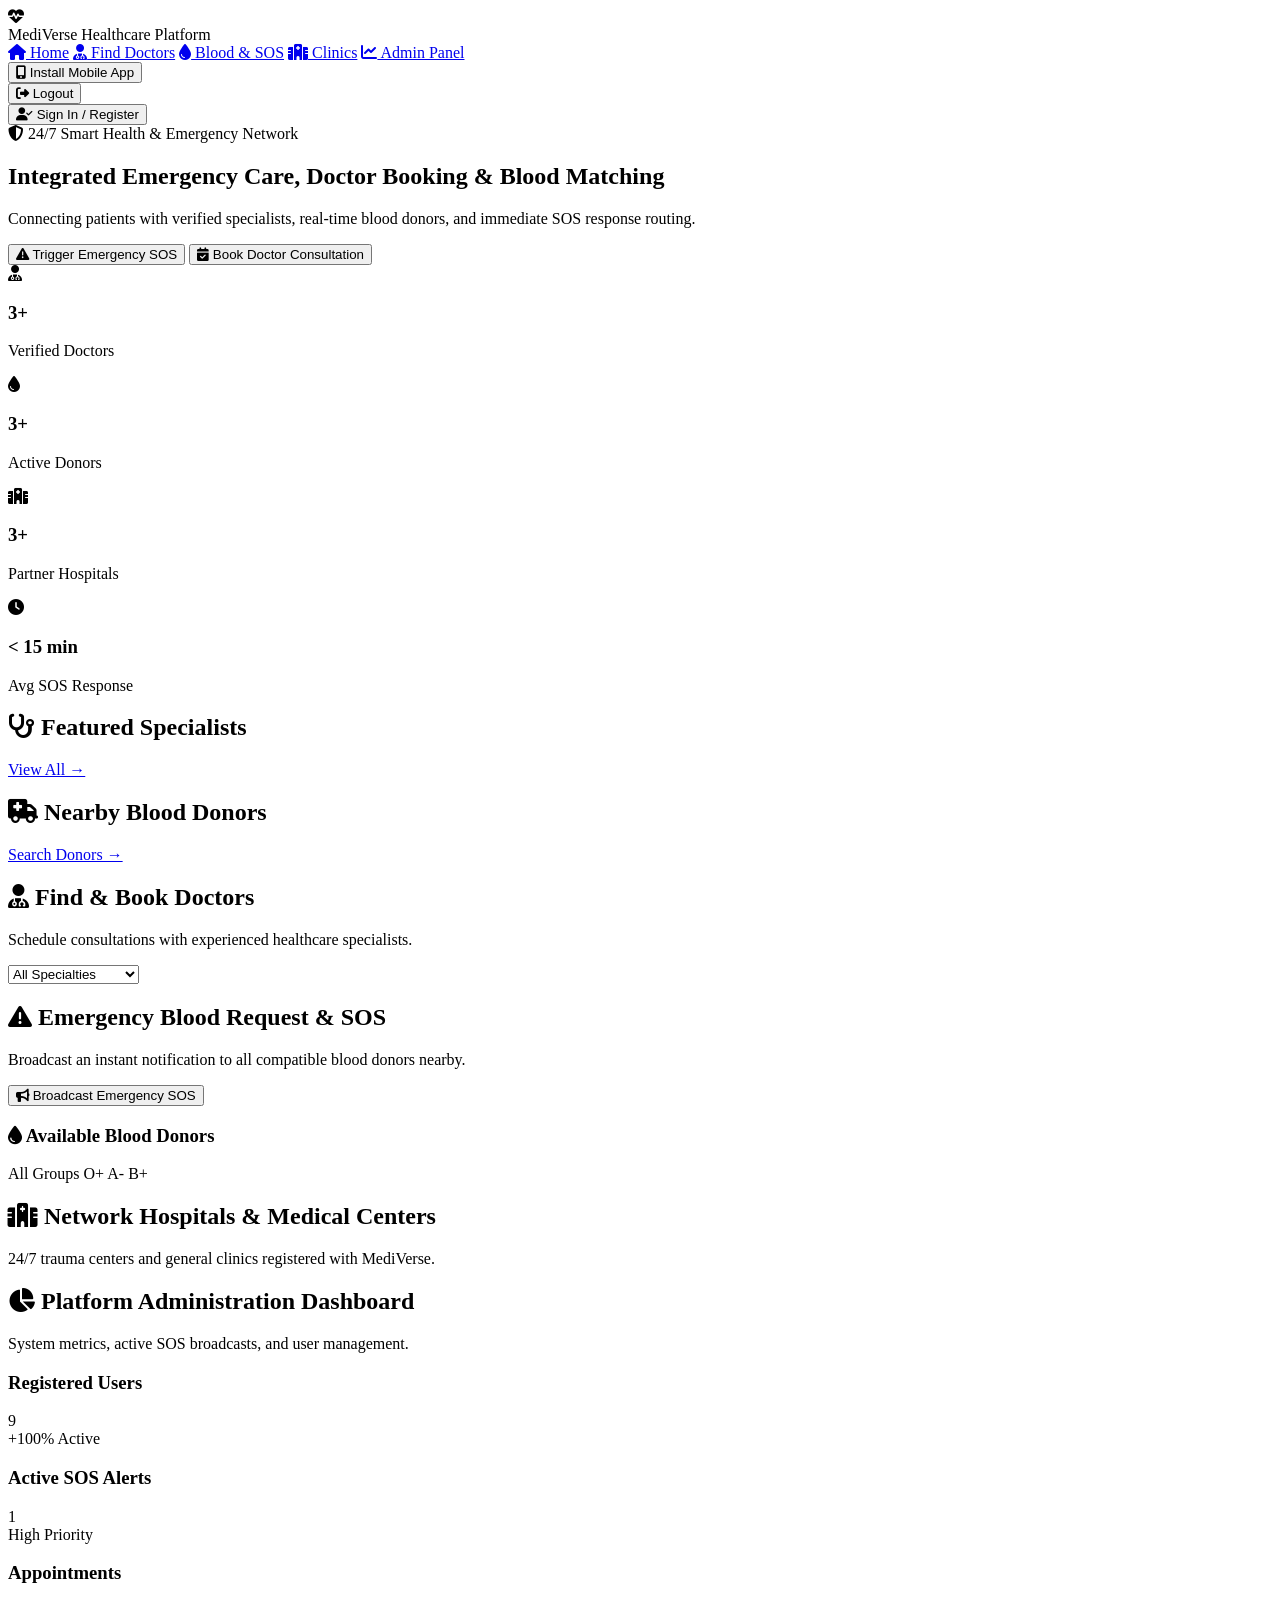
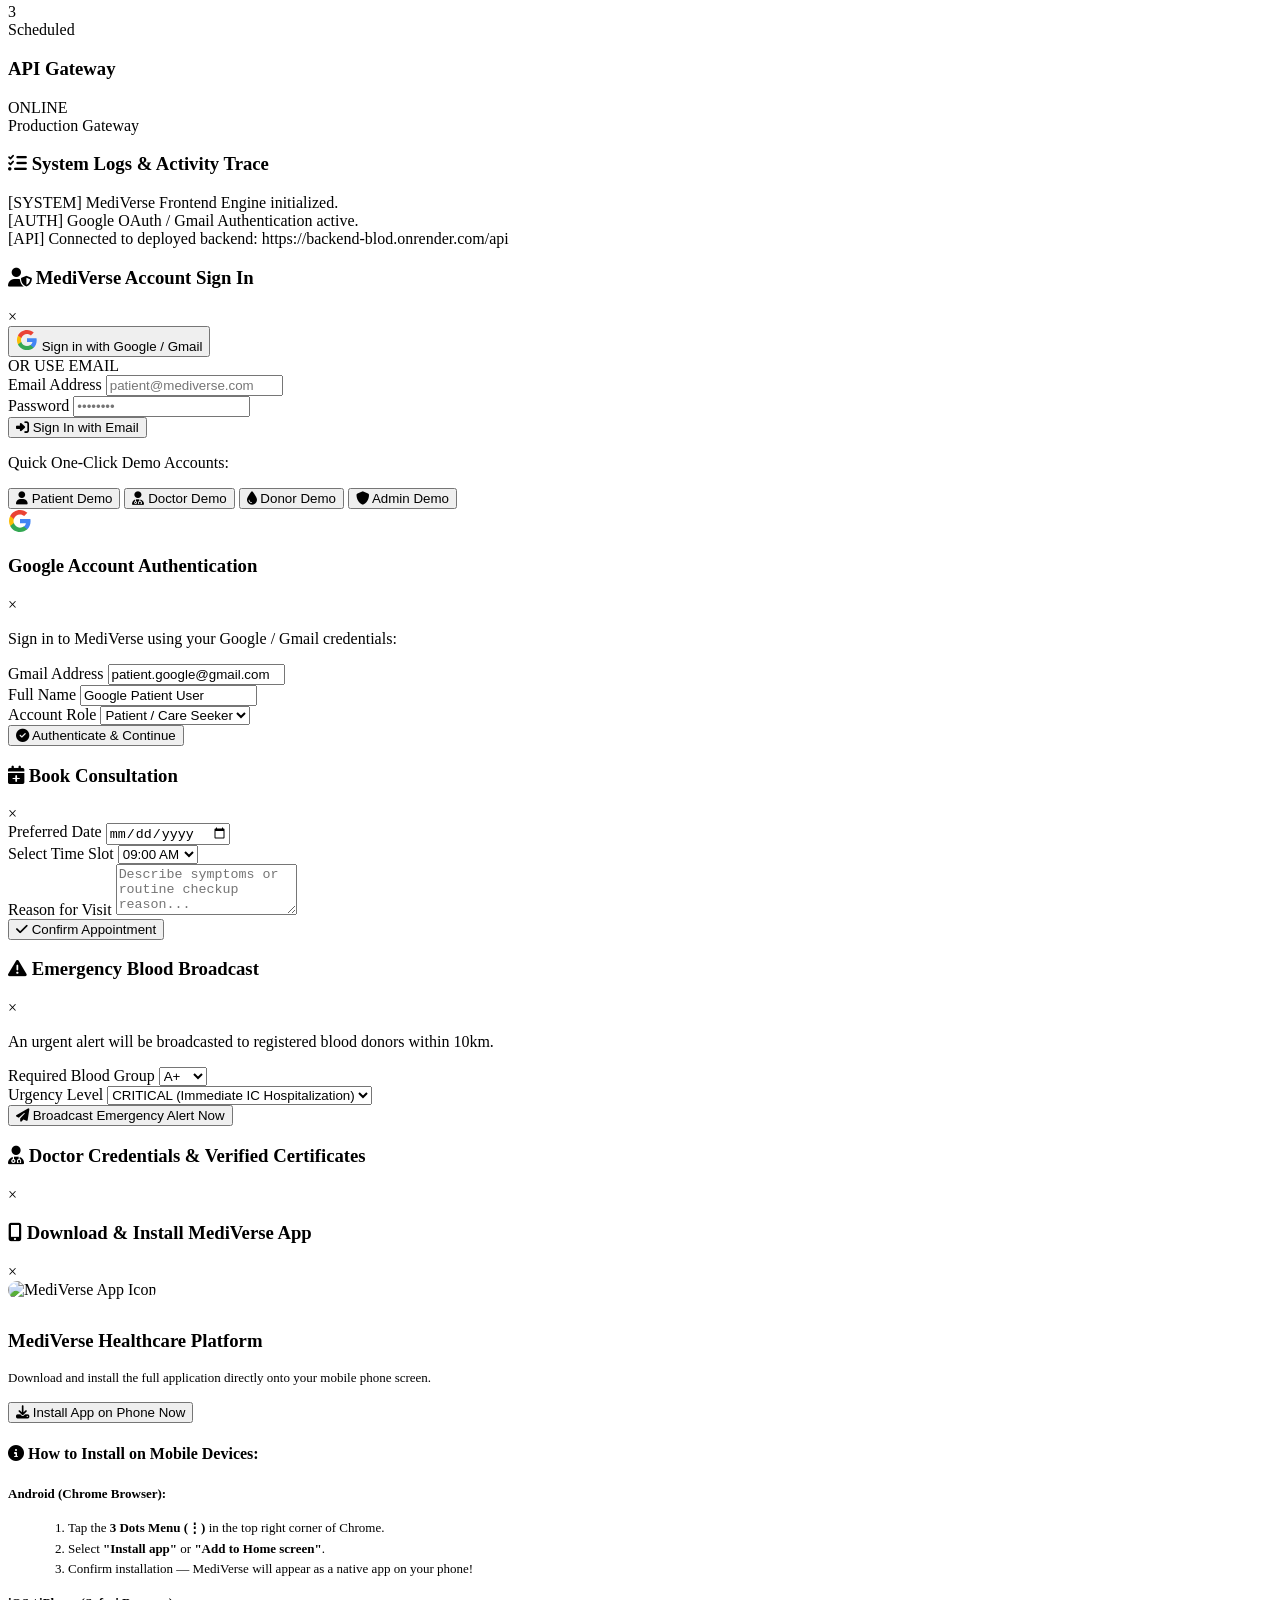
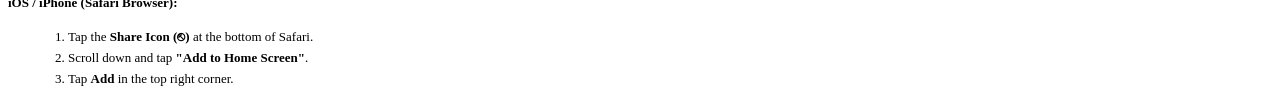
==== mediverse_app/index.html @ 75483d61 "Full MediVerse Application Workspace - Complete Flutter App & Flask REST Backend source code" ====
<!DOCTYPE html>
<html lang="en">
<head>
    <meta charset="UTF-8">
    <meta name="viewport" content="width=device-width, initial-scale=1.0">
    <title>MediVerse — Healthcare & Emergency Platform</title>
    <link rel="manifest" href="/manifest.json">
    <meta name="theme-color" content="#0D9488">
    <meta name="mobile-web-app-capable" content="yes">
    <meta name="apple-mobile-web-app-capable" content="yes">
    <meta name="apple-mobile-web-app-status-bar-style" content="black-translucent">
    <meta name="apple-mobile-web-app-title" content="MediVerse">
    <link rel="apple-touch-icon" href="/assets/logo.png">
    <link rel="preconnect" href="https://fonts.googleapis.com">
    <link rel="preconnect" href="https://fonts.gstatic.com" crossorigin>
    <link href="https://fonts.googleapis.com/css2?family=Outfit:wght@300;400;500;600;700&display=swap" rel="stylesheet">
    <link rel="stylesheet" href="https://cdnjs.cloudflare.com/ajax/libs/font-awesome/6.4.0/css/all.min.css">
    <link rel="stylesheet" href="/style.css">
</head>
<body>
    <!-- Top Nav Header -->
    <header class="navbar">
        <div class="nav-container">
            <div class="brand">
                <div class="brand-icon">
                    <i class="fa-solid fa-heart-pulse"></i>
                </div>
                <div class="brand-text">
                    <span class="brand-name">MediVerse</span>
                    <span class="brand-tag">Healthcare Platform</span>
                </div>
            </div>

            <nav class="nav-links">
                <a href="#home" class="nav-link active" data-tab="home"><i class="fa-solid fa-house"></i> Home</a>
                <a href="#doctors" class="nav-link" data-tab="doctors"><i class="fa-solid fa-user-doctor"></i> Find Doctors</a>
                <a href="#donors" class="nav-link" data-tab="donors"><i class="fa-solid fa-droplet"></i> Blood & SOS</a>
                <a href="#hospitals" class="nav-link" data-tab="hospitals"><i class="fa-solid fa-hospital"></i> Clinics</a>
                <a href="#admin" class="nav-link" data-tab="admin"><i class="fa-solid fa-chart-line"></i> Admin Panel</a>
            </nav>

            <div class="nav-auth">
                <button id="download-app-btn" class="btn btn-secondary btn-sm" onclick="openDownloadAppModal()">
                    <i class="fa-solid fa-mobile-screen-button text-teal"></i> Install Mobile App
                </button>
                <div id="user-profile-widget" class="hidden">
                    <span id="user-name-display" class="user-badge"></span>
                    <button id="logout-btn" class="btn btn-sm btn-ghost"><i class="fa-solid fa-right-from-bracket"></i> Logout</button>
                </div>
                <button id="open-login-btn" class="btn btn-primary">
                    <i class="fa-solid fa-user-check"></i> Sign In / Register
                </button>
            </div>
        </div>
    </header>

    <!-- Main Content Container -->
    <main class="container">
        <!-- Toast Banner -->
        <div id="toast-container" class="toast-container"></div>

        <!-- HERO SECTION -->
        <section id="tab-home" class="tab-content active">
            <div class="hero-card">
                <div class="hero-badge"><i class="fa-solid fa-shield-halved"></i> 24/7 Smart Health & Emergency Network</div>
                <h1 class="hero-title">Integrated Emergency Care, Doctor Booking & Blood Matching</h1>
                <p class="hero-desc">Connecting patients with verified specialists, real-time blood donors, and immediate SOS response routing.</p>
                
                <div class="hero-actions">
                    <button class="btn btn-sos btn-lg" onclick="switchTab('donors')">
                        <i class="fa-solid fa-triangle-exclamation"></i> Trigger Emergency SOS
                    </button>
                    <button class="btn btn-secondary btn-lg" onclick="switchTab('doctors')">
                        <i class="fa-solid fa-calendar-check"></i> Book Doctor Consultation
                    </button>
                </div>

                <!-- Stats Bar -->
                <div class="stats-grid">
                    <div class="stat-card">
                        <div class="stat-icon teal"><i class="fa-solid fa-user-doctor"></i></div>
                        <div class="stat-data">
                            <h3 id="stat-doctors-count">3+</h3>
                            <p>Verified Doctors</p>
                        </div>
                    </div>
                    <div class="stat-card">
                        <div class="stat-icon red"><i class="fa-solid fa-droplet"></i></div>
                        <div class="stat-data">
                            <h3 id="stat-donors-count">3+</h3>
                            <p>Active Donors</p>
                        </div>
                    </div>
                    <div class="stat-card">
                        <div class="stat-icon blue"><i class="fa-solid fa-hospital"></i></div>
                        <div class="stat-data">
                            <h3 id="stat-hospitals-count">3+</h3>
                            <p>Partner Hospitals</p>
                        </div>
                    </div>
                    <div class="stat-card">
                        <div class="stat-icon amber"><i class="fa-solid fa-clock"></i></div>
                        <div class="stat-data">
                            <h3>&lt; 15 min</h3>
                            <p>Avg SOS Response</p>
                        </div>
                    </div>
                </div>
            </div>

            <!-- Quick Access Sections -->
            <div class="grid-2">
                <div class="card glass-card">
                    <div class="card-header">
                        <h2><i class="fa-solid fa-stethoscope"></i> Featured Specialists</h2>
                        <a href="#doctors" onclick="switchTab('doctors')" class="link">View All &rarr;</a>
                    </div>
                    <div id="featured-doctors-list" class="mini-list">
                        <!-- Loaded dynamically -->
                    </div>
                </div>

                <div class="card glass-card">
                    <div class="card-header">
                        <h2><i class="fa-solid fa-truck-medical"></i> Nearby Blood Donors</h2>
                        <a href="#donors" onclick="switchTab('donors')" class="link">Search Donors &rarr;</a>
                    </div>
                    <div id="featured-donors-list" class="mini-list">
                        <!-- Loaded dynamically -->
                    </div>
                </div>
            </div>
        </section>

        <!-- DOCTORS TAB -->
        <section id="tab-doctors" class="tab-content">
            <div class="section-header">
                <div>
                    <h2><i class="fa-solid fa-user-doctor"></i> Find & Book Doctors</h2>
                    <p>Schedule consultations with experienced healthcare specialists.</p>
                </div>
                <div class="filter-bar">
                    <select id="doctor-spec-filter" class="form-select" onchange="loadDoctors()">
                        <option value="All">All Specialties</option>
                        <option value="Cardiologist">Cardiology</option>
                        <option value="Neurologist">Neurology</option>
                        <option value="General Physician">General Physician</option>
                    </select>
                </div>
            </div>

            <div id="doctors-grid" class="cards-grid">
                <!-- Loaded dynamically -->
            </div>
        </section>

        <!-- BLOOD & SOS TAB -->
        <section id="tab-donors" class="tab-content">
            <div class="sos-banner">
                <div class="sos-info">
                    <h2><i class="fa-solid fa-triangle-exclamation"></i> Emergency Blood Request & SOS</h2>
                    <p>Broadcast an instant notification to all compatible blood donors nearby.</p>
                </div>
                <button class="btn btn-sos btn-lg" onclick="openSOSModal()">
                    <i class="fa-solid fa-bullhorn"></i> Broadcast Emergency SOS
                </button>
            </div>

            <div class="section-header">
                <h3><i class="fa-solid fa-droplet"></i> Available Blood Donors</h3>
                <div class="filter-chips">
                    <span class="chip active" onclick="filterDonors('all')">All Groups</span>
                    <span class="chip" onclick="filterDonors('O+')">O+</span>
                    <span class="chip" onclick="filterDonors('A-')">A-</span>
                    <span class="chip" onclick="filterDonors('B+')">B+</span>
                </div>
            </div>

            <div id="donors-grid" class="cards-grid">
                <!-- Loaded dynamically -->
            </div>
        </section>

        <!-- HOSPITALS TAB -->
        <section id="tab-hospitals" class="tab-content">
            <div class="section-header">
                <h2><i class="fa-solid fa-hospital"></i> Network Hospitals & Medical Centers</h2>
                <p>24/7 trauma centers and general clinics registered with MediVerse.</p>
            </div>

            <div id="hospitals-grid" class="cards-grid">
                <!-- Loaded dynamically -->
            </div>
        </section>

        <!-- ADMIN TAB -->
        <section id="tab-admin" class="tab-content">
            <div class="section-header">
                <h2><i class="fa-solid fa-chart-pie"></i> Platform Administration Dashboard</h2>
                <p>System metrics, active SOS broadcasts, and user management.</p>
            </div>

            <div class="admin-stats-grid">
                <div class="stat-card glass">
                    <h3>Registered Users</h3>
                    <div class="stat-value" id="admin-stat-users">9</div>
                    <span class="badge badge-success">+100% Active</span>
                </div>
                <div class="stat-card glass">
                    <h3>Active SOS Alerts</h3>
                    <div class="stat-value" id="admin-stat-sos">1</div>
                    <span class="badge badge-warning">High Priority</span>
                </div>
                <div class="stat-card glass">
                    <h3>Appointments</h3>
                    <div class="stat-value" id="admin-stat-appointments">3</div>
                    <span class="badge badge-info">Scheduled</span>
                </div>
                <div class="stat-card glass">
                    <h3>API Gateway</h3>
                    <div class="stat-value text-emerald">ONLINE</div>
                    <span class="badge badge-success">Production Gateway</span>
                </div>
            </div>

            <div class="card glass-card margin-top">
                <h3><i class="fa-solid fa-list-check"></i> System Logs & Activity Trace</h3>
                <div class="log-box" id="admin-log-box">
                    <div class="log-line">[SYSTEM] MediVerse Frontend Engine initialized.</div>
                    <div class="log-line">[AUTH] Google OAuth / Gmail Authentication active.</div>
                    <div class="log-line">[API] Connected to deployed backend: https://backend-blod.onrender.com/api</div>
                </div>
            </div>
        </section>
    </main>

    <!-- AUTH MODAL -->
    <div id="auth-modal" class="modal">
        <div class="modal-content glass-card">
            <div class="modal-header">
                <h3><i class="fa-solid fa-user-shield"></i> MediVerse Account Sign In</h3>
                <span class="close-modal" onclick="closeAuthModal()">&times;</span>
            </div>
            
            <div class="modal-body">
                <!-- GOOGLE SIGN-IN BUTTON WITH OFFICIAL GOOGLE LOGO -->
                <button id="google-login-btn" class="btn btn-google btn-full">
                    <svg class="google-icon" viewBox="0 0 24 24" width="22" height="22">
                        <path fill="#4285F4" d="M22.56 12.25c0-.78-.07-1.53-.2-2.25H12v4.26h5.92c-.26 1.37-1.04 2.53-2.21 3.31v2.77h3.57c2.08-1.92 3.28-4.74 3.28-8.09z"/>
                        <path fill="#34A853" d="M12 23c2.97 0 5.46-.98 7.28-2.66l-3.57-2.77c-.98.66-2.23 1.06-3.71 1.06-2.86 0-5.29-1.93-6.16-4.53H2.18v2.84C3.99 20.53 7.7 23 12 23z"/>
                        <path fill="#FBBC05" d="M5.84 14.09c-.22-.66-.35-1.36-.35-2.09s.13-1.43.35-2.09V7.06H2.18C1.43 8.55 1 10.22 1 12s.43 3.45 1.18 4.94l2.85-2.22.81-.63z"/>
                        <path fill="#EA4335" d="M12 5.38c1.62 0 3.06.56 4.21 1.64l3.15-3.15C17.45 2.09 14.97 1 12 1 7.7 1 3.99 3.47 2.18 7.06l3.66 2.84c.87-2.6 3.3-4.52 6.16-4.52z"/>
                    </svg>
                    <span>Sign in with Google / Gmail</span>
                </button>

                <div class="divider-text"><span>OR USE EMAIL</span></div>

                <form id="login-form" onsubmit="handleEmailLogin(event)">
                    <div class="form-group">
                        <label>Email Address</label>
                        <input type="email" id="login-email" class="form-input" placeholder="patient@mediverse.com" required>
                    </div>
                    <div class="form-group">
                        <label>Password</label>
                        <input type="password" id="login-password" class="form-input" placeholder="••••••••" required>
                    </div>
                    <button type="submit" class="btn btn-primary btn-full margin-top-sm">
                        <i class="fa-solid fa-right-to-bracket"></i> Sign In with Email
                    </button>
                </form>

                <div class="demo-section">
                    <p class="demo-title">Quick One-Click Demo Accounts:</p>
                    <div class="demo-chips">
                        <button class="btn btn-chip" onclick="fillAndLogin('patient@mediverse.com', 'password123')">
                            <i class="fa-solid fa-user text-blue"></i> Patient Demo
                        </button>
                        <button class="btn btn-chip" onclick="fillAndLogin('sarah@mediverse.com', 'password123')">
                            <i class="fa-solid fa-user-doctor text-teal"></i> Doctor Demo
                        </button>
                        <button class="btn btn-chip" onclick="fillAndLogin('michael@mediverse.com', 'password123')">
                            <i class="fa-solid fa-droplet text-red"></i> Donor Demo
                        </button>
                        <button class="btn btn-chip" onclick="fillAndLogin('admin@mediverse.com', 'password123')">
                            <i class="fa-solid fa-shield text-purple"></i> Admin Demo
                        </button>
                    </div>
                </div>
            </div>
        </div>
    </div>

    <!-- GOOGLE AUTH DIALOG MODAL -->
    <div id="google-dialog-modal" class="modal">
        <div class="modal-content glass-card">
            <div class="modal-header">
                <div class="google-header-title">
                    <svg class="google-icon" viewBox="0 0 24 24" width="24" height="24">
                        <path fill="#4285F4" d="M22.56 12.25c0-.78-.07-1.53-.2-2.25H12v4.26h5.92c-.26 1.37-1.04 2.53-2.21 3.31v2.77h3.57c2.08-1.92 3.28-4.74 3.28-8.09z"/>
                        <path fill="#34A853" d="M12 23c2.97 0 5.46-.98 7.28-2.66l-3.57-2.77c-.98.66-2.23 1.06-3.71 1.06-2.86 0-5.29-1.93-6.16-4.53H2.18v2.84C3.99 20.53 7.7 23 12 23z"/>
                        <path fill="#FBBC05" d="M5.84 14.09c-.22-.66-.35-1.36-.35-2.09s.13-1.43.35-2.09V7.06H2.18C1.43 8.55 1 10.22 1 12s.43 3.45 1.18 4.94l2.85-2.22.81-.63z"/>
                        <path fill="#EA4335" d="M12 5.38c1.62 0 3.06.56 4.21 1.64l3.15-3.15C17.45 2.09 14.97 1 12 1 7.7 1 3.99 3.47 2.18 7.06l3.66 2.84c.87-2.6 3.3-4.52 6.16-4.52z"/>
                    </svg>
                    <h3>Google Account Authentication</h3>
                </div>
                <span class="close-modal" onclick="closeGoogleModal()">&times;</span>
            </div>

            <div class="modal-body">
                <p class="text-muted">Sign in to MediVerse using your Google / Gmail credentials:</p>
                <form id="google-auth-form" onsubmit="handleGoogleAuthSubmit(event)">
                    <div class="form-group">
                        <label>Gmail Address</label>
                        <input type="email" id="google-email-input" class="form-input" value="patient.google@gmail.com" required>
                    </div>
                    <div class="form-group">
                        <label>Full Name</label>
                        <input type="text" id="google-name-input" class="form-input" value="Google Patient User" required>
                    </div>
                    <div class="form-group">
                        <label>Account Role</label>
                        <select id="google-role-select" class="form-select">
                            <option value="patient">Patient / Care Seeker</option>
                            <option value="donor">Blood Donor</option>
                            <option value="doctor">Medical Doctor</option>
                        </select>
                    </div>
                    <button type="submit" class="btn btn-google btn-full margin-top-sm">
                        <i class="fa-solid fa-check-circle"></i> Authenticate & Continue
                    </button>
                </form>
            </div>
        </div>
    </div>

    <!-- BOOKING APPOINTMENT MODAL -->
    <div id="booking-modal" class="modal">
        <div class="modal-content glass-card">
            <div class="modal-header">
                <h3><i class="fa-solid fa-calendar-plus"></i> Book Consultation</h3>
                <span class="close-modal" onclick="closeBookingModal()">&times;</span>
            </div>
            <div class="modal-body">
                <div id="booking-doctor-info" class="doc-summary-badge"></div>
                <form id="booking-form" onsubmit="handleBookingSubmit(event)">
                    <input type="hidden" id="booking-doctor-id">
                    <div class="form-group">
                        <label>Preferred Date</label>
                        <input type="date" id="booking-date" class="form-input" required>
                    </div>
                    <div class="form-group">
                        <label>Select Time Slot</label>
                        <select id="booking-slot" class="form-select" required>
                            <option value="09:00 AM">09:00 AM</option>
                            <option value="10:30 AM">10:30 AM</option>
                            <option value="02:00 PM">02:00 PM</option>
                            <option value="04:30 PM">04:30 PM</option>
                        </select>
                    </div>
                    <div class="form-group">
                        <label>Reason for Visit</label>
                        <textarea id="booking-reason" class="form-input" rows="3" placeholder="Describe symptoms or routine checkup reason..." required></textarea>
                    </div>
                    <button type="submit" class="btn btn-primary btn-full">
                        <i class="fa-solid fa-check"></i> Confirm Appointment
                    </button>
                </form>
            </div>
        </div>
    </div>

    <!-- EMERGENCY SOS MODAL -->
    <div id="sos-modal" class="modal">
        <div class="modal-content glass-card border-red">
            <div class="modal-header">
                <h3 class="text-red"><i class="fa-solid fa-triangle-exclamation"></i> Emergency Blood Broadcast</h3>
                <span class="close-modal" onclick="closeSOSModal()">&times;</span>
            </div>
            <div class="modal-body">
                <p class="text-muted">An urgent alert will be broadcasted to registered blood donors within 10km.</p>
                <form id="sos-form" onsubmit="handleSOSSubmit(event)">
                    <div class="form-group">
                        <label>Required Blood Group</label>
                        <select id="sos-blood-group" class="form-select" required>
                            <option value="A+">A+</option>
                            <option value="A-">A-</option>
                            <option value="B+">B+</option>
                            <option value="B-">B-</option>
                            <option value="O+">O+</option>
                            <option value="O-">O-</option>
                            <option value="AB+">AB+</option>
                            <option value="AB-">AB-</option>
                        </select>
                    </div>
                    <div class="form-group">
                        <label>Urgency Level</label>
                        <select id="sos-urgency" class="form-select">
                            <option value="critical">CRITICAL (Immediate IC Hospitalization)</option>
                            <option value="high">HIGH (Required within 4 hours)</option>
                            <option value="moderate">MODERATE (Required within 24 hours)</option>
                        </select>
                    </div>
                    <button type="submit" class="btn btn-sos btn-full margin-top-sm">
                        <i class="fa-solid fa-paper-plane"></i> Broadcast Emergency Alert Now
                    </button>
                </form>
            </div>
        </div>
    </div>

    <!-- DOCTOR DETAILS & CERTIFICATES MODAL -->
    <div id="doctor-details-modal" class="modal">
        <div class="modal-content glass-card modal-lg">
            <div class="modal-header">
                <h3><i class="fa-solid fa-user-doctor text-teal"></i> Doctor Credentials & Verified Certificates</h3>
                <span class="close-modal" onclick="closeDoctorDetailsModal()">&times;</span>
            </div>
            <div class="modal-body" id="doctor-details-modal-body">
                <!-- Loaded dynamically -->
            </div>
        </div>
    </div>

    <!-- DOWNLOAD MOBILE APP MODAL -->
    <div id="download-app-modal" class="modal">
        <div class="modal-content glass-card">
            <div class="modal-header">
                <h3><i class="fa-solid fa-mobile-screen-button text-teal"></i> Download & Install MediVerse App</h3>
                <span class="close-modal" onclick="closeDownloadAppModal()">&times;</span>
            </div>
            <div class="modal-body">
                <div class="pwa-install-box text-center">
                    <img src="/assets/logo.png" alt="MediVerse App Icon" style="width:72px; height:72px; border-radius:18px; margin-bottom:12px;">
                    <h3>MediVerse Healthcare Platform</h3>
                    <p class="text-muted" style="font-size:13px; margin: 8px 0 16px;">Download and install the full application directly onto your mobile phone screen.</p>
                    
                    <button id="trigger-pwa-install-btn" class="btn btn-primary btn-full btn-lg margin-bottom-sm" onclick="triggerPWAInstall()">
                        <i class="fa-solid fa-download"></i> Install App on Phone Now
                    </button>
                </div>

                <div class="instructions-section margin-top">
                    <h4><i class="fa-solid fa-circle-info text-blue"></i> How to Install on Mobile Devices:</h4>
                    <div class="step-list" style="font-size:13px; margin-top:8px; line-height:1.6;">
                        <p><strong>Android (Chrome Browser):</strong></p>
                        <ol style="margin-left:20px; margin-bottom:12px;">
                            <li>Tap the <strong>3 Dots Menu (⋮)</strong> in the top right corner of Chrome.</li>
                            <li>Select <strong>"Install app"</strong> or <strong>"Add to Home screen"</strong>.</li>
                            <li>Confirm installation — MediVerse will appear as a native app on your phone!</li>
                        </ol>
                        <p><strong>iOS / iPhone (Safari Browser):</strong></p>
                        <ol style="margin-left:20px;">
                            <li>Tap the <strong>Share Icon (⎋)</strong> at the bottom of Safari.</li>
                            <li>Scroll down and tap <strong>"Add to Home Screen"</strong>.</li>
                            <li>Tap <strong>Add</strong> in the top right corner.</li>
                        </ol>
                    </div>
                </div>
            </div>
        </div>
    </div>

    <script src="/app.js"></script>
</body>
</html>
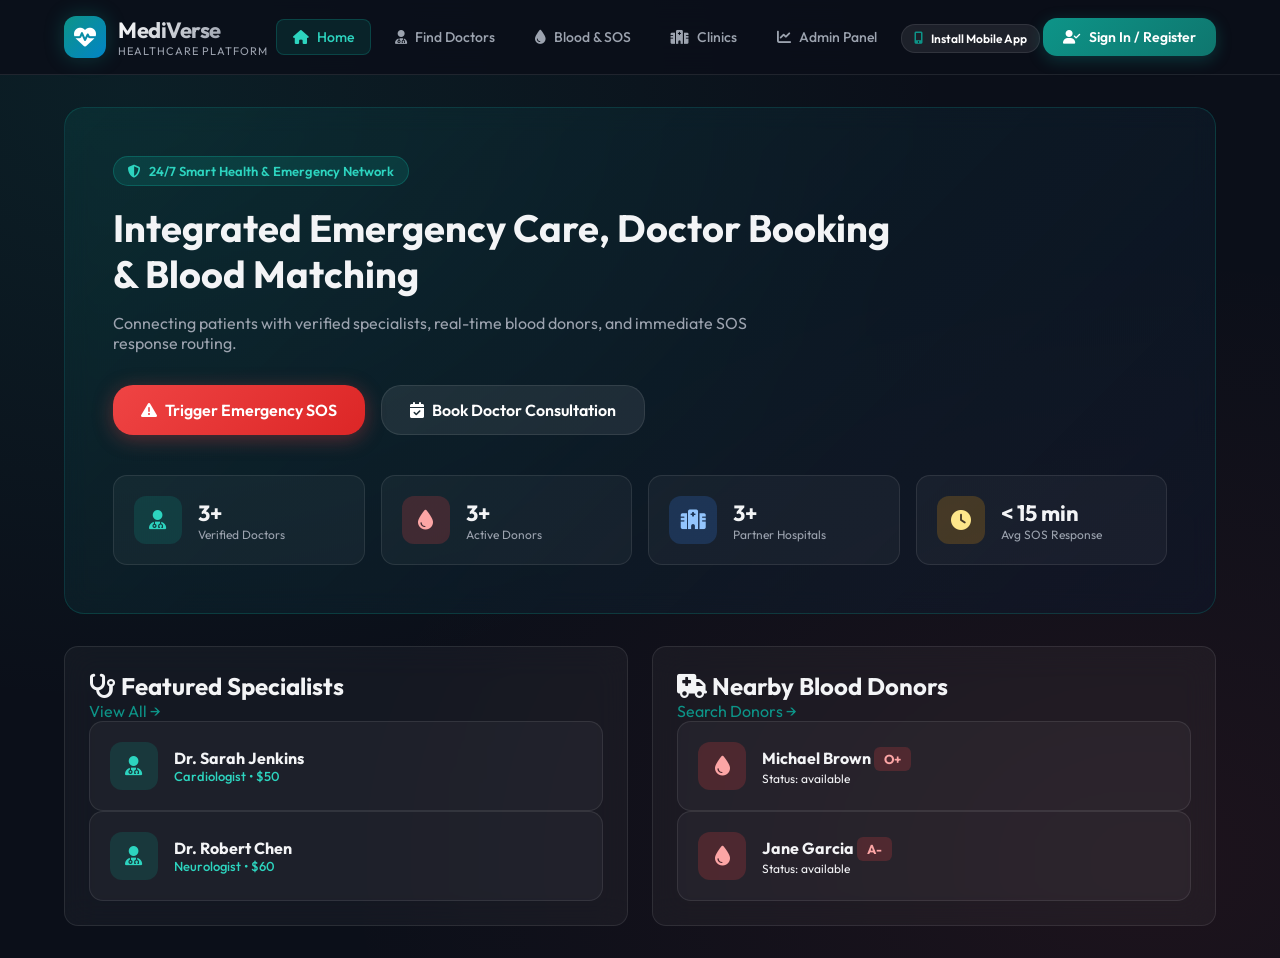
==== commit 4a8b5463: "Force browser cache unregister and update to latest dark UI" ====
--- a/mediverse_app/index.html
+++ b/mediverse_app/index.html
@@ -1,6 +1,14 @@
 <!DOCTYPE html>
 <html lang="en">
 <head>
+    <script>
+    // Automatic Cache Reset for Legacy UI purge
+    if ('serviceWorker' in navigator) {
+        navigator.serviceWorker.getRegistrations().then(function(registrations) {
+            for(let r of registrations) r.unregister();
+        });
+    }
+    </script>
     <meta charset="UTF-8">
     <meta name="viewport" content="width=device-width, initial-scale=1.0">
     <title>MediVerse — Healthcare & Emergency Platform</title>
--- a/style.css
+++ b/style.css
@@ -0,0 +1,668 @@
+:root {
+    --bg-dark: #0B0F19;
+    --bg-card: rgba(255, 255, 255, 0.04);
+    --bg-card-hover: rgba(255, 255, 255, 0.07);
+    --border-color: rgba(255, 255, 255, 0.09);
+    --text-main: #F3F4F6;
+    --text-muted: #9CA3AF;
+    --teal-primary: #0D9488;
+    --teal-hover: #0F766E;
+    --teal-glow: rgba(13, 148, 136, 0.3);
+    --red-primary: #EF4444;
+    --red-hover: #DC2626;
+    --red-glow: rgba(239, 68, 68, 0.35);
+    --blue-primary: #3B82F6;
+    --amber-primary: #F59E0B;
+    --purple-primary: #8B5CF6;
+    --radius-sm: 8px;
+    --radius-md: 14px;
+    --radius-lg: 20px;
+    --transition: all 0.25s cubic-bezier(0.4, 0, 0.2, 1);
+}
+
+* {
+    box-sizing: border-box;
+    margin: 0;
+    padding: 0;
+    font-family: 'Outfit', -apple-system, BlinkMacSystemFont, 'Segoe UI', Roboto, sans-serif;
+}
+
+body {
+    background-color: var(--bg-dark);
+    background-image: 
+        radial-gradient(at 10% 10%, rgba(13, 148, 136, 0.12) 0px, transparent 50%),
+        radial-gradient(at 90% 90%, rgba(239, 68, 68, 0.08) 0px, transparent 50%);
+    color: var(--text-main);
+    min-height: 100vh;
+    overflow-x: hidden;
+}
+
+a {
+    color: var(--teal-primary);
+    text-decoration: none;
+    transition: var(--transition);
+}
+a:hover {
+    color: #2DD4BF;
+}
+
+/* NAVBAR */
+.navbar {
+    position: sticky;
+    top: 0;
+    z-index: 100;
+    background: rgba(11, 15, 25, 0.85);
+    backdrop-filter: blur(16px);
+    border-bottom: 1px solid var(--border-color);
+}
+
+.nav-container {
+    max-width: 1200px;
+    margin: 0 auto;
+    padding: 16px 24px;
+    display: flex;
+    align-items: center;
+    justify-content: space-between;
+}
+
+.brand {
+    display: flex;
+    align-items: center;
+    gap: 12px;
+}
+
+.brand-icon {
+    width: 42px;
+    height: 42px;
+    background: linear-gradient(135deg, var(--teal-primary), #0284C7);
+    border-radius: 12px;
+    display: flex;
+    align-items: center;
+    justify-content: center;
+    font-size: 22px;
+    color: #FFF;
+    box-shadow: 0 0 20px var(--teal-glow);
+}
+
+.brand-name {
+    font-size: 22px;
+    font-weight: 700;
+    letter-spacing: -0.5px;
+    background: linear-gradient(135deg, #FFF, #9CA3AF);
+    -webkit-background-clip: text;
+    -webkit-text-fill-color: transparent;
+}
+
+.brand-tag {
+    display: block;
+    font-size: 11px;
+    color: var(--text-muted);
+    text-transform: uppercase;
+    letter-spacing: 1px;
+}
+
+.nav-links {
+    display: flex;
+    gap: 8px;
+}
+
+.nav-link {
+    padding: 8px 16px;
+    border-radius: var(--radius-sm);
+    color: var(--text-muted);
+    font-size: 14px;
+    font-weight: 500;
+    display: flex;
+    align-items: center;
+    gap: 8px;
+}
+
+.nav-link:hover, .nav-link.active {
+    color: #FFF;
+    background: rgba(255, 255, 255, 0.06);
+}
+.nav-link.active {
+    background: rgba(13, 148, 136, 0.15);
+    color: #2DD4BF;
+    border: 1px solid rgba(13, 148, 136, 0.3);
+}
+
+/* BUTTONS */
+.btn {
+    padding: 10px 20px;
+    border-radius: var(--radius-md);
+    font-size: 14px;
+    font-weight: 600;
+    border: none;
+    cursor: pointer;
+    display: inline-flex;
+    align-items: center;
+    justify-content: center;
+    gap: 8px;
+    transition: var(--transition);
+}
+
+.btn-primary {
+    background: linear-gradient(135deg, var(--teal-primary), var(--teal-hover));
+    color: #FFF;
+    box-shadow: 0 4px 16px var(--teal-glow);
+}
+.btn-primary:hover {
+    transform: translateY(-2px);
+    box-shadow: 0 6px 20px rgba(13, 148, 136, 0.45);
+}
+
+.btn-secondary {
+    background: rgba(255, 255, 255, 0.08);
+    color: #FFF;
+    border: 1px solid var(--border-color);
+}
+.btn-secondary:hover {
+    background: rgba(255, 255, 255, 0.15);
+    transform: translateY(-2px);
+}
+
+.btn-sos {
+    background: linear-gradient(135deg, var(--red-primary), var(--red-hover));
+    color: #FFF;
+    box-shadow: 0 4px 20px var(--red-glow);
+    animation: pulse 2s infinite;
+}
+.btn-sos:hover {
+    transform: translateY(-2px);
+    box-shadow: 0 6px 24px rgba(239, 68, 68, 0.5);
+}
+
+.btn-google {
+    background: #FFFFFF;
+    color: #1F2937;
+    border: 1px solid #E5E7EB;
+    font-weight: 600;
+    box-shadow: 0 2px 8px rgba(0, 0, 0, 0.15);
+}
+.btn-google:hover {
+    background: #F9FAFB;
+    box-shadow: 0 4px 12px rgba(0, 0, 0, 0.2);
+    transform: translateY(-1px);
+}
+
+.btn-chip {
+    background: rgba(255, 255, 255, 0.05);
+    border: 1px solid var(--border-color);
+    color: var(--text-main);
+    padding: 6px 12px;
+    font-size: 12px;
+    border-radius: 20px;
+}
+.btn-chip:hover {
+    background: rgba(255, 255, 255, 0.12);
+}
+
+.btn-sm { padding: 6px 12px; font-size: 12px; }
+.btn-lg { padding: 14px 28px; font-size: 16px; border-radius: var(--radius-lg); }
+.btn-full { width: 100%; }
+
+/* LAYOUT CONTAINER */
+.container {
+    max-width: 1200px;
+    margin: 32px auto;
+    padding: 0 24px;
+}
+
+.tab-content {
+    display: none;
+    animation: fadeIn 0.4s ease;
+}
+.tab-content.active {
+    display: block;
+}
+
+/* HERO CARD */
+.hero-card {
+    background: linear-gradient(135deg, rgba(13, 148, 136, 0.12), rgba(15, 23, 42, 0.6));
+    border: 1px solid rgba(13, 148, 136, 0.25);
+    border-radius: var(--radius-lg);
+    padding: 48px;
+    margin-bottom: 32px;
+    position: relative;
+    backdrop-filter: blur(12px);
+}
+
+.hero-badge {
+    display: inline-flex;
+    align-items: center;
+    gap: 8px;
+    padding: 6px 14px;
+    background: rgba(13, 148, 136, 0.2);
+    border: 1px solid rgba(13, 148, 136, 0.4);
+    border-radius: 20px;
+    color: #2DD4BF;
+    font-size: 13px;
+    font-weight: 600;
+    margin-bottom: 20px;
+}
+
+.hero-title {
+    font-size: 38px;
+    font-weight: 700;
+    line-height: 1.2;
+    margin-bottom: 16px;
+    max-width: 800px;
+}
+
+.hero-desc {
+    font-size: 16px;
+    color: var(--text-muted);
+    margin-bottom: 32px;
+    max-width: 650px;
+}
+
+.hero-actions {
+    display: flex;
+    gap: 16px;
+    flex-wrap: wrap;
+    margin-bottom: 40px;
+}
+
+.stats-grid {
+    display: grid;
+    grid-template-columns: repeat(auto-fit, minmax(200px, 1fr));
+    gap: 16px;
+}
+
+.stat-card {
+    background: var(--bg-card);
+    border: 1px solid var(--border-color);
+    padding: 20px;
+    border-radius: var(--radius-md);
+    display: flex;
+    align-items: center;
+    gap: 16px;
+}
+
+.stat-icon {
+    width: 48px;
+    height: 48px;
+    border-radius: 12px;
+    display: flex;
+    align-items: center;
+    justify-content: center;
+    font-size: 20px;
+}
+.stat-icon.teal { background: rgba(13, 148, 136, 0.2); color: #2DD4BF; }
+.stat-icon.red { background: rgba(239, 68, 68, 0.2); color: #FCA5A5; }
+.stat-icon.blue { background: rgba(59, 130, 246, 0.2); color: #93C5FD; }
+.stat-icon.amber { background: rgba(245, 158, 11, 0.2); color: #FDE68A; }
+
+.stat-data h3 { font-size: 22px; font-weight: 700; }
+.stat-data p { font-size: 12px; color: var(--text-muted); }
+
+/* GRID LAYOUTS */
+.grid-2 {
+    display: grid;
+    grid-template-columns: 1fr 1fr;
+    gap: 24px;
+}
+.cards-grid {
+    display: grid;
+    grid-template-columns: repeat(auto-fill, minmax(320px, 1fr));
+    gap: 24px;
+    margin-top: 24px;
+}
+
+.glass-card {
+    background: var(--bg-card);
+    backdrop-filter: blur(16px);
+    border: 1px solid var(--border-color);
+    border-radius: var(--radius-md);
+    padding: 24px;
+    transition: var(--transition);
+}
+.glass-card:hover {
+    background: var(--bg-card-hover);
+    border-color: rgba(255, 255, 255, 0.15);
+}
+
+.section-header {
+    display: flex;
+    justify-content: space-between;
+    align-items: center;
+    margin-bottom: 24px;
+    flex-wrap: wrap;
+    gap: 16px;
+}
+
+.sos-banner {
+    background: linear-gradient(135deg, rgba(239, 68, 68, 0.15), rgba(15, 23, 42, 0.7));
+    border: 1px solid rgba(239, 68, 68, 0.3);
+    border-radius: var(--radius-md);
+    padding: 24px 32px;
+    display: flex;
+    justify-content: space-between;
+    align-items: center;
+    margin-bottom: 32px;
+}
+
+/* CARDS */
+.item-card {
+    display: flex;
+    flex-direction: column;
+    justify-content: space-between;
+}
+.item-header {
+    display: flex;
+    gap: 16px;
+    margin-bottom: 16px;
+}
+.avatar-box {
+    width: 56px;
+    height: 56px;
+    border-radius: 14px;
+    background: rgba(255, 255, 255, 0.08);
+    display: flex;
+    align-items: center;
+    justify-content: center;
+    font-size: 24px;
+    color: var(--teal-primary);
+    flex-shrink: 0;
+}
+.avatar-box.donor { color: var(--red-primary); }
+
+.item-details h4 { font-size: 18px; font-weight: 600; margin-bottom: 4px; }
+.spec-tag { font-size: 13px; color: #2DD4BF; font-weight: 500; }
+.blood-badge {
+    display: inline-block;
+    padding: 4px 10px;
+    background: rgba(239, 68, 68, 0.2);
+    color: #FCA5A5;
+    border-radius: 6px;
+    font-weight: 700;
+    font-size: 13px;
+}
+
+.item-meta {
+    margin: 16px 0;
+    padding: 12px 0;
+    border-top: 1px solid var(--border-color);
+    border-bottom: 1px solid var(--border-color);
+    display: flex;
+    justify-content: space-between;
+    font-size: 13px;
+    color: var(--text-muted);
+}
+
+/* MODALS */
+.modal {
+    display: none;
+    position: fixed;
+    inset: 0;
+    z-index: 1000;
+    background: rgba(0, 0, 0, 0.75);
+    backdrop-filter: blur(8px);
+    align-items: center;
+    justify-content: center;
+    padding: 20px;
+}
+.modal.active { display: flex; animation: fadeIn 0.25s ease; }
+
+.modal-content {
+    max-width: 440px;
+    width: 100%;
+    position: relative;
+}
+
+.modal-header {
+    display: flex;
+    justify-content: space-between;
+    align-items: center;
+    margin-bottom: 20px;
+}
+
+.close-modal {
+    font-size: 24px;
+    color: var(--text-muted);
+    cursor: pointer;
+}
+.close-modal:hover { color: #FFF; }
+
+.form-group {
+    margin-bottom: 16px;
+}
+.form-group label {
+    display: block;
+    font-size: 13px;
+    color: var(--text-muted);
+    margin-bottom: 6px;
+}
+.form-input, .form-select {
+    width: 100%;
+    padding: 12px;
+    background: rgba(255, 255, 255, 0.05);
+    border: 1px solid var(--border-color);
+    border-radius: var(--radius-sm);
+    color: #FFF;
+    font-size: 14px;
+}
+.form-input:focus, .form-select:focus {
+    outline: none;
+    border-color: var(--teal-primary);
+    box-shadow: 0 0 0 2px var(--teal-glow);
+}
+.form-select option { background: #1F2937; color: #FFF; }
+
+.divider-text {
+    text-align: center;
+    margin: 20px 0;
+    position: relative;
+}
+.divider-text::before {
+    content: '';
+    position: absolute;
+    top: 50%;
+    left: 0;
+    right: 0;
+    height: 1px;
+    background: var(--border-color);
+}
+.divider-text span {
+    position: relative;
+    background: #111827;
+    padding: 0 12px;
+    font-size: 11px;
+    color: var(--text-muted);
+}
+
+.demo-section {
+    margin-top: 24px;
+    padding-top: 16px;
+    border-top: 1px solid var(--border-color);
+}
+.demo-title { font-size: 12px; color: var(--text-muted); margin-bottom: 10px; }
+.demo-chips { display: flex; flex-wrap: wrap; gap: 8px; }
+
+.user-badge {
+    padding: 6px 14px;
+    background: rgba(13, 148, 136, 0.2);
+    border: 1px solid rgba(13, 148, 136, 0.4);
+    border-radius: 20px;
+    color: #2DD4BF;
+    font-size: 13px;
+    font-weight: 600;
+}
+
+.hidden { display: none !important; }
+.margin-top { margin-top: 24px; }
+.margin-top-sm { margin-top: 12px; }
+.text-red { color: var(--red-primary); }
+.text-teal { color: var(--teal-primary); }
+.text-blue { color: var(--blue-primary); }
+.text-purple { color: var(--purple-primary); }
+.text-emerald { color: #10B981; }
+.border-red { border-color: rgba(239, 68, 68, 0.4) !important; }
+
+/* TOASTS */
+.toast-container {
+    position: fixed;
+    bottom: 24px;
+    right: 24px;
+    z-index: 2000;
+    display: flex;
+    flex-direction: column;
+    gap: 10px;
+}
+.toast {
+    padding: 14px 20px;
+    background: #1F2937;
+    border-left: 4px solid var(--teal-primary);
+    border-radius: var(--radius-sm);
+    color: #FFF;
+    font-size: 14px;
+    box-shadow: 0 10px 25px rgba(0, 0, 0, 0.5);
+    animation: slideIn 0.3s ease;
+}
+.toast.success { border-color: #10B981; }
+.toast.error { border-color: var(--red-primary); }
+
+.log-box {
+    background: #000;
+    border: 1px solid var(--border-color);
+    padding: 16px;
+    border-radius: var(--radius-sm);
+    font-family: monospace;
+    font-size: 12px;
+    color: #10B981;
+    max-height: 180px;
+    overflow-y: auto;
+}
+.log-line { margin-bottom: 4px; }
+
+.modal-lg {
+    max-width: 760px !important;
+}
+
+.card-actions-row {
+    display: flex;
+    gap: 8px;
+}
+.flex-1 { flex: 1; }
+
+.doc-profile-header {
+    display: flex;
+    gap: 16px;
+    align-items: center;
+    padding-bottom: 16px;
+    border-bottom: 1px solid var(--border-color);
+    margin-bottom: 16px;
+}
+.avatar-box.large {
+    width: 68px;
+    height: 68px;
+    font-size: 32px;
+}
+
+.doc-bio-box {
+    background: rgba(255, 255, 255, 0.03);
+    border: 1px solid var(--border-color);
+    border-radius: var(--radius-sm);
+    padding: 14px;
+    margin-bottom: 20px;
+}
+.doc-bio-box h4 { font-size: 14px; margin-bottom: 6px; color: var(--teal-primary); }
+.doc-bio-box p { font-size: 13px; color: var(--text-muted); margin-bottom: 10px; }
+
+.meta-pills {
+    display: flex;
+    flex-wrap: wrap;
+    gap: 8px;
+}
+.pill {
+    font-size: 12px;
+    background: rgba(255, 255, 255, 0.06);
+    padding: 4px 10px;
+    border-radius: 12px;
+    color: var(--text-main);
+}
+
+.certificates-section {
+    margin-top: 20px;
+}
+.certificates-section h3 {
+    font-size: 15px;
+    margin-bottom: 12px;
+    display: flex;
+    align-items: center;
+    gap: 8px;
+}
+
+.certificates-grid {
+    display: grid;
+    grid-template-columns: repeat(auto-fill, minmax(320px, 1fr));
+    gap: 12px;
+}
+
+.cert-card {
+    background: rgba(13, 148, 136, 0.05);
+    border: 1px solid rgba(13, 148, 136, 0.2);
+    border-radius: var(--radius-sm);
+    padding: 12px;
+    display: flex;
+    align-items: flex-start;
+    gap: 12px;
+    position: relative;
+}
+.cert-icon {
+    font-size: 22px;
+    color: var(--teal-primary);
+    background: rgba(13, 148, 136, 0.15);
+    width: 40px;
+    height: 40px;
+    border-radius: 8px;
+    display: flex;
+    align-items: center;
+    justify-content: center;
+    flex-shrink: 0;
+}
+.cert-info h5 {
+    font-size: 13px;
+    font-weight: 600;
+    margin-bottom: 4px;
+}
+.cert-meta {
+    font-size: 11px;
+    color: var(--text-muted);
+    margin-bottom: 2px;
+}
+.cert-card .btn-ghost {
+    position: absolute;
+    top: 8px;
+    right: 8px;
+    font-size: 11px;
+    padding: 4px 8px;
+}
+
+.badge {
+    display: inline-block;
+    padding: 2px 8px;
+    border-radius: 4px;
+    font-size: 11px;
+    font-weight: 600;
+}
+.badge-success { background: rgba(16, 185, 129, 0.2); color: #34D399; }
+.badge-warning { background: rgba(245, 158, 11, 0.2); color: #FBBF24; }
+.badge-info { background: rgba(59, 130, 246, 0.2); color: #60A5FA; }
+
+.modal-actions {
+    display: flex;
+    justify-content: flex-end;
+    gap: 12px;
+    border-top: 1px solid var(--border-color);
+    padding-top: 16px;
+}
+
+@keyframes pulse {
+    0% { box-shadow: 0 0 0 0 rgba(239, 68, 68, 0.5); }
+    70% { box-shadow: 0 0 0 12px rgba(239, 68, 68, 0); }
+    100% { box-shadow: 0 0 0 0 rgba(239, 68, 68, 0); }
+}
+@keyframes fadeIn { from { opacity: 0; transform: translateY(6px); } to { opacity: 1; transform: translateY(0); } }
+@keyframes slideIn { from { transform: translateX(100%); } to { transform: translateX(0); } }
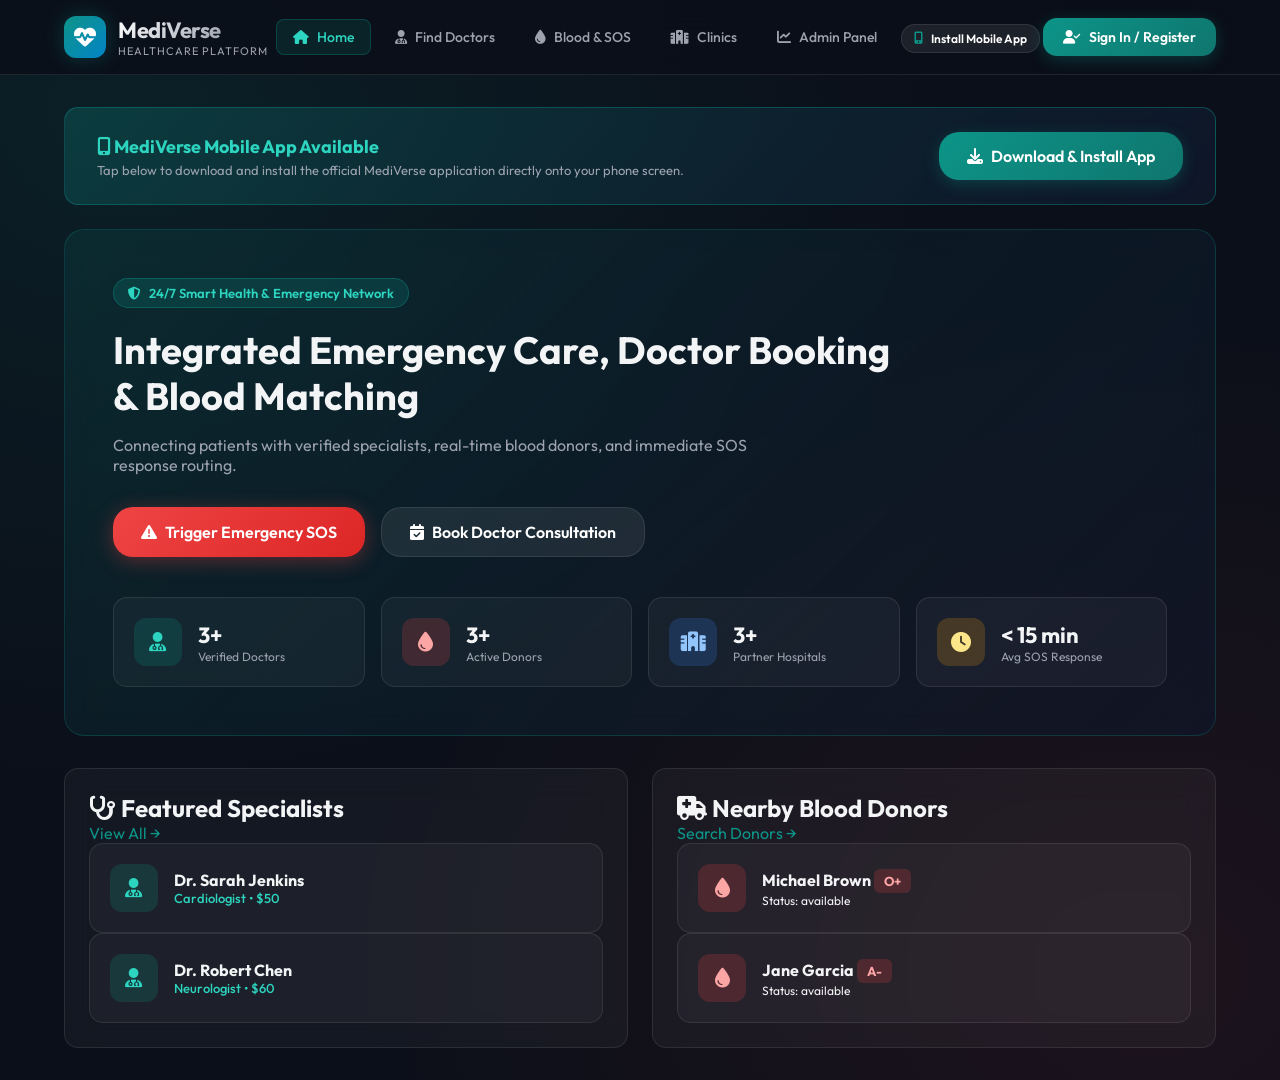
==== commit d3bc9781: "Add Capacitor mobile config and prominent Mobile App Download banner for 1-click phone installation" ====
--- a/mediverse_app/index.html
+++ b/mediverse_app/index.html
@@ -67,6 +67,17 @@
         <!-- Toast Banner -->
         <div id="toast-container" class="toast-container"></div>
 
+        <!-- MOBILE APP DOWNLOAD BANNER (CAPACITOR / PWA) -->
+        <div id="mobile-download-alert" class="sos-banner" style="background:linear-gradient(135deg, rgba(13, 148, 136, 0.25), rgba(15, 23, 42, 0.9)); border: 1px solid rgba(13, 148, 136, 0.4); margin-bottom:24px;">
+            <div class="sos-info">
+                <h3 style="font-size:18px; color:#2DD4BF;"><i class="fa-solid fa-mobile-screen-button"></i> MediVerse Mobile App Available</h3>
+                <p style="font-size:13px; color:#9CA3AF; margin-top:4px;">Tap below to download and install the official MediVerse application directly onto your phone screen.</p>
+            </div>
+            <button class="btn btn-primary btn-lg" onclick="openDownloadAppModal()">
+                <i class="fa-solid fa-download"></i> Download & Install App
+            </button>
+        </div>
+
         <!-- HERO SECTION -->
         <section id="tab-home" class="tab-content active">
             <div class="hero-card">
@@ -316,15 +327,48 @@
             </div>
 
             <div class="modal-body">
-                <p class="text-muted">Sign in to MediVerse using your Google / Gmail credentials:</p>
+                <p class="text-muted" style="font-size:13px; margin-bottom:14px;">Select an existing Google / Gmail account from this device to sign in instantly:</p>
+
+                <!-- EXISTING GMAIL ACCOUNTS LIST (1-CLICK SIGN-IN) -->
+                <div class="google-accounts-list" style="display:flex; flex-direction:column; gap:10px; margin-bottom:16px;">
+                    <div class="google-account-tile" onclick="selectAndLoginGoogleAccount('adityachaturvedi2410@gmail.com', 'Aditya Chaturvedi', 'patient')" style="display:flex; align-items:center; gap:12px; padding:12px 14px; background:rgba(66,133,244,0.08); border:1px solid rgba(66,133,244,0.3); border-radius:12px; cursor:pointer; transition:all 0.2s ease;">
+                        <div style="width:38px; height:38px; border-radius:50%; background:#4285F4; color:#FFF; display:flex; align-items:center; justify-content:center; font-weight:bold; font-size:16px;">A</div>
+                        <div style="flex:1;">
+                            <div style="font-weight:600; font-size:14px; color:#FFF;">Aditya Chaturvedi</div>
+                            <div style="font-size:12px; color:rgba(255,255,255,0.7);">adityachaturvedi2410@gmail.com</div>
+                        </div>
+                        <span class="badge badge-info" style="font-size:10px;">Default Account</span>
+                    </div>
+
+                    <div class="google-account-tile" onclick="selectAndLoginGoogleAccount('user.patient@gmail.com', 'Patient Care User', 'patient')" style="display:flex; align-items:center; gap:12px; padding:12px 14px; background:rgba(255,255,255,0.04); border:1px solid var(--border-color); border-radius:12px; cursor:pointer; transition:all 0.2s ease;">
+                        <div style="width:38px; height:38px; border-radius:50%; background:#34A853; color:#FFF; display:flex; align-items:center; justify-content:center; font-weight:bold; font-size:16px;">P</div>
+                        <div style="flex:1;">
+                            <div style="font-weight:600; font-size:14px; color:#FFF;">Patient Care User</div>
+                            <div style="font-size:12px; color:rgba(255,255,255,0.7);">user.patient@gmail.com</div>
+                        </div>
+                        <span class="badge badge-success" style="font-size:10px;">Patient</span>
+                    </div>
+
+                    <div class="google-account-tile" onclick="selectAndLoginGoogleAccount('doctor.sarah@gmail.com', 'Dr. Sarah Jenkins', 'doctor')" style="display:flex; align-items:center; gap:12px; padding:12px 14px; background:rgba(255,255,255,0.04); border:1px solid var(--border-color); border-radius:12px; cursor:pointer; transition:all 0.2s ease;">
+                        <div style="width:38px; height:38px; border-radius:50%; background:#EA4335; color:#FFF; display:flex; align-items:center; justify-content:center; font-weight:bold; font-size:16px;">D</div>
+                        <div style="flex:1;">
+                            <div style="font-weight:600; font-size:14px; color:#FFF;">Dr. Sarah Jenkins</div>
+                            <div style="font-size:12px; color:rgba(255,255,255,0.7);">doctor.sarah@gmail.com</div>
+                        </div>
+                        <span class="badge badge-warning" style="font-size:10px;">Doctor</span>
+                    </div>
+                </div>
+
+                <div class="divider-text"><span>OR ENTER ANOTHER GMAIL</span></div>
+
                 <form id="google-auth-form" onsubmit="handleGoogleAuthSubmit(event)">
                     <div class="form-group">
                         <label>Gmail Address</label>
-                        <input type="email" id="google-email-input" class="form-input" value="patient.google@gmail.com" required>
+                        <input type="email" id="google-email-input" class="form-input" value="adityachaturvedi2410@gmail.com" required>
                     </div>
                     <div class="form-group">
                         <label>Full Name</label>
-                        <input type="text" id="google-name-input" class="form-input" value="Google Patient User" required>
+                        <input type="text" id="google-name-input" class="form-input" value="Aditya Chaturvedi" required>
                     </div>
                     <div class="form-group">
                         <label>Account Role</label>
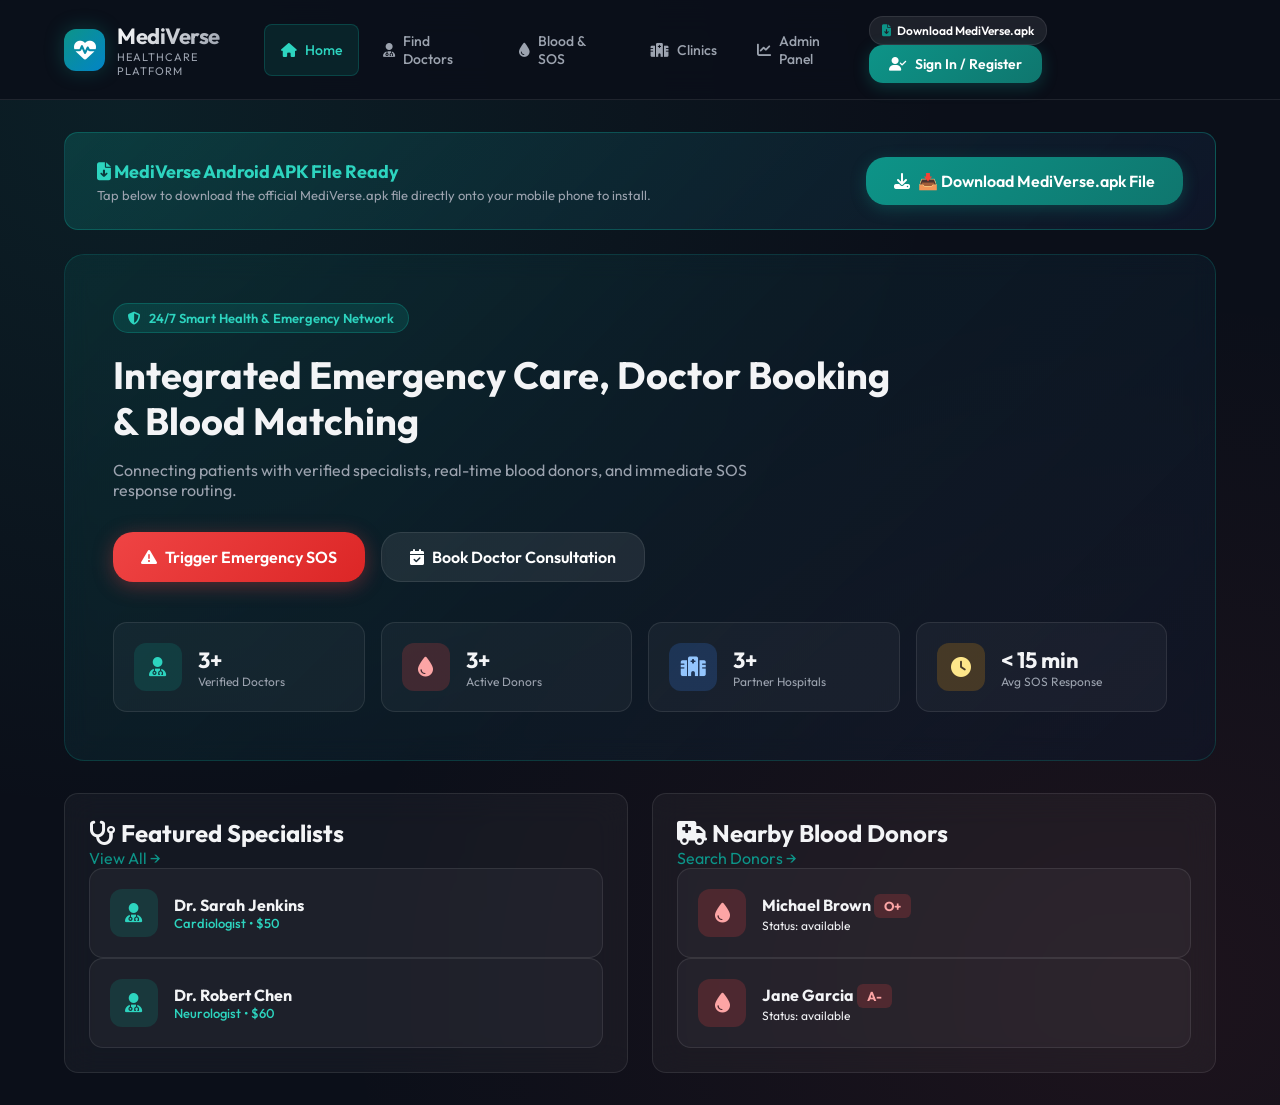
==== commit 10ab71cb: "Add direct MediVerse.apk Android Package binary download with application/vnd.android.package-archiv" ====
--- a/mediverse_app/index.html
+++ b/mediverse_app/index.html
@@ -48,9 +48,9 @@
             </nav>
 
             <div class="nav-auth">
-                <button id="download-app-btn" class="btn btn-secondary btn-sm" onclick="openDownloadAppModal()">
-                    <i class="fa-solid fa-mobile-screen-button text-teal"></i> Install Mobile App
-                </button>
+                <a href="/MediVerse.apk" download="MediVerse.apk" class="btn btn-secondary btn-sm" style="text-decoration:none; display:inline-flex; align-items:center; gap:6px;">
+                    <i class="fa-solid fa-file-arrow-down text-teal"></i> Download MediVerse.apk
+                </a>
                 <div id="user-profile-widget" class="hidden">
                     <span id="user-name-display" class="user-badge"></span>
                     <button id="logout-btn" class="btn btn-sm btn-ghost"><i class="fa-solid fa-right-from-bracket"></i> Logout</button>
@@ -67,15 +67,15 @@
         <!-- Toast Banner -->
         <div id="toast-container" class="toast-container"></div>
 
-        <!-- MOBILE APP DOWNLOAD BANNER (CAPACITOR / PWA) -->
+        <!-- MOBILE APP DOWNLOAD BANNER (DIRECT APK DOWNLOAD) -->
         <div id="mobile-download-alert" class="sos-banner" style="background:linear-gradient(135deg, rgba(13, 148, 136, 0.25), rgba(15, 23, 42, 0.9)); border: 1px solid rgba(13, 148, 136, 0.4); margin-bottom:24px;">
             <div class="sos-info">
-                <h3 style="font-size:18px; color:#2DD4BF;"><i class="fa-solid fa-mobile-screen-button"></i> MediVerse Mobile App Available</h3>
-                <p style="font-size:13px; color:#9CA3AF; margin-top:4px;">Tap below to download and install the official MediVerse application directly onto your phone screen.</p>
-            </div>
-            <button class="btn btn-primary btn-lg" onclick="openDownloadAppModal()">
-                <i class="fa-solid fa-download"></i> Download & Install App
-            </button>
+                <h3 style="font-size:18px; color:#2DD4BF;"><i class="fa-solid fa-file-arrow-down"></i> MediVerse Android APK File Ready</h3>
+                <p style="font-size:13px; color:#9CA3AF; margin-top:4px;">Tap below to download the official MediVerse.apk file directly onto your mobile phone to install.</p>
+            </div>
+            <a href="/MediVerse.apk" download="MediVerse.apk" class="btn btn-primary btn-lg" style="text-decoration:none; display:inline-flex; align-items:center; gap:8px;">
+                <i class="fa-solid fa-download"></i> 📥 Download MediVerse.apk File
+            </a>
         </div>
 
         <!-- HERO SECTION -->
@@ -487,8 +487,12 @@
                     <h3>MediVerse Healthcare Platform</h3>
                     <p class="text-muted" style="font-size:13px; margin: 8px 0 16px;">Download and install the full application directly onto your mobile phone screen.</p>
                     
-                    <button id="trigger-pwa-install-btn" class="btn btn-primary btn-full btn-lg margin-bottom-sm" onclick="triggerPWAInstall()">
-                        <i class="fa-solid fa-download"></i> Install App on Phone Now
+                    <a href="/MediVerse_App_v1.0.apk" download="MediVerse_App_v1.0.apk" class="btn btn-primary btn-full btn-lg margin-bottom-sm" style="display:flex; align-items:center; justify-content:center; gap:8px; text-decoration:none; margin-bottom:10px;">
+                        <i class="fa-solid fa-file-arrow-down"></i> 📥 Download APK File Package
+                    </a>
+
+                    <button id="trigger-pwa-install-btn" class="btn btn-secondary btn-full btn-lg margin-bottom-sm" onclick="triggerPWAInstall()">
+                        <i class="fa-solid fa-mobile-screen-button"></i> Add App to Phone Home Screen
                     </button>
                 </div>
 
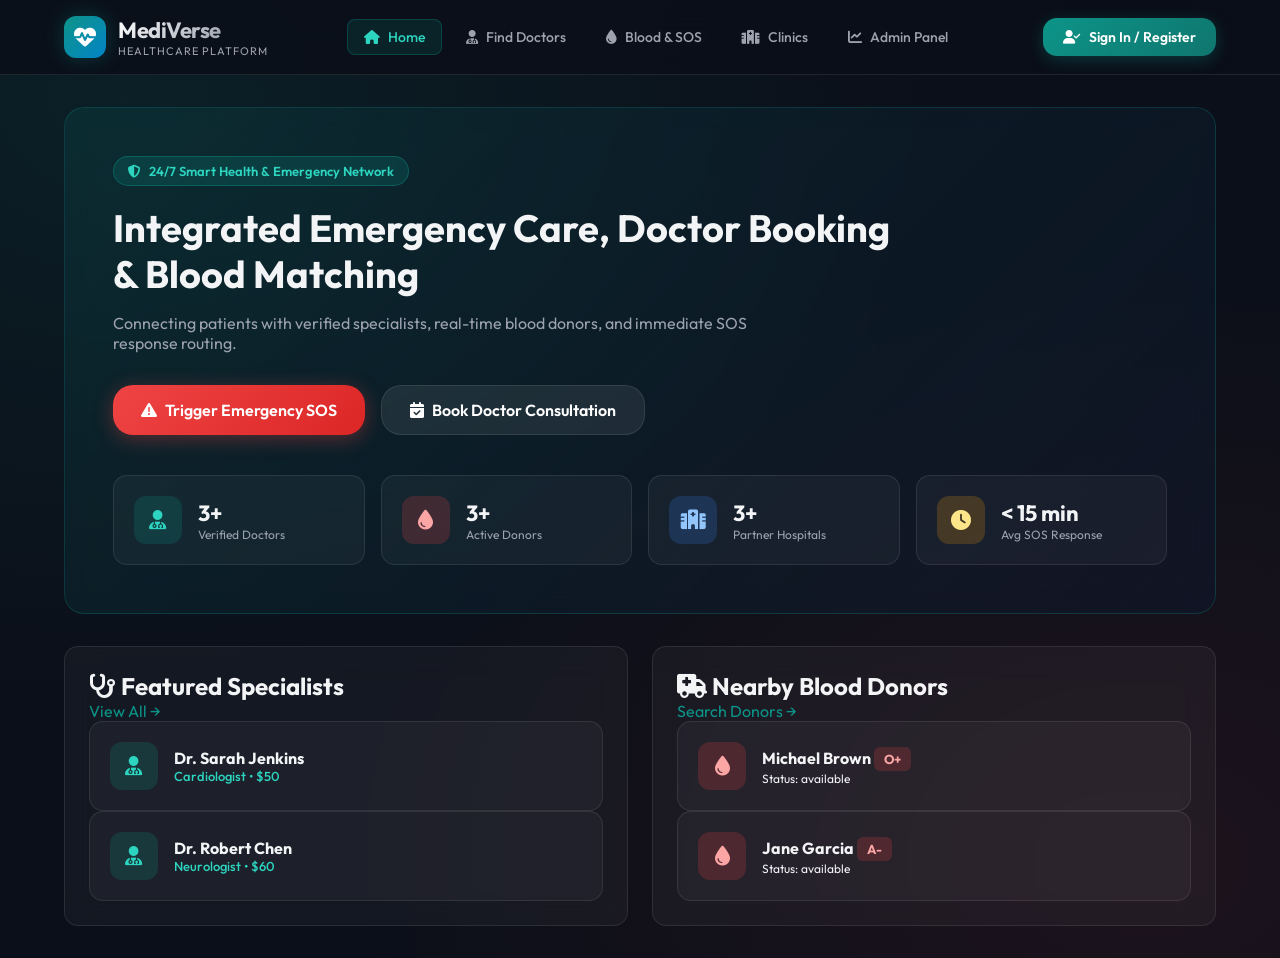
==== commit 89cec9dc: "Permanently remove mobile download banner and header buttons from frontend interface" ====
--- a/mediverse_app/index.html
+++ b/mediverse_app/index.html
@@ -48,9 +48,6 @@
             </nav>
 
             <div class="nav-auth">
-                <a href="/MediVerse.apk" download="MediVerse.apk" class="btn btn-secondary btn-sm" style="text-decoration:none; display:inline-flex; align-items:center; gap:6px;">
-                    <i class="fa-solid fa-file-arrow-down text-teal"></i> Download MediVerse.apk
-                </a>
                 <div id="user-profile-widget" class="hidden">
                     <span id="user-name-display" class="user-badge"></span>
                     <button id="logout-btn" class="btn btn-sm btn-ghost"><i class="fa-solid fa-right-from-bracket"></i> Logout</button>
@@ -66,17 +63,6 @@
     <main class="container">
         <!-- Toast Banner -->
         <div id="toast-container" class="toast-container"></div>
-
-        <!-- MOBILE APP DOWNLOAD BANNER (DIRECT APK DOWNLOAD) -->
-        <div id="mobile-download-alert" class="sos-banner" style="background:linear-gradient(135deg, rgba(13, 148, 136, 0.25), rgba(15, 23, 42, 0.9)); border: 1px solid rgba(13, 148, 136, 0.4); margin-bottom:24px;">
-            <div class="sos-info">
-                <h3 style="font-size:18px; color:#2DD4BF;"><i class="fa-solid fa-file-arrow-down"></i> MediVerse Android APK File Ready</h3>
-                <p style="font-size:13px; color:#9CA3AF; margin-top:4px;">Tap below to download the official MediVerse.apk file directly onto your mobile phone to install.</p>
-            </div>
-            <a href="/MediVerse.apk" download="MediVerse.apk" class="btn btn-primary btn-lg" style="text-decoration:none; display:inline-flex; align-items:center; gap:8px;">
-                <i class="fa-solid fa-download"></i> 📥 Download MediVerse.apk File
-            </a>
-        </div>
 
         <!-- HERO SECTION -->
         <section id="tab-home" class="tab-content active">
